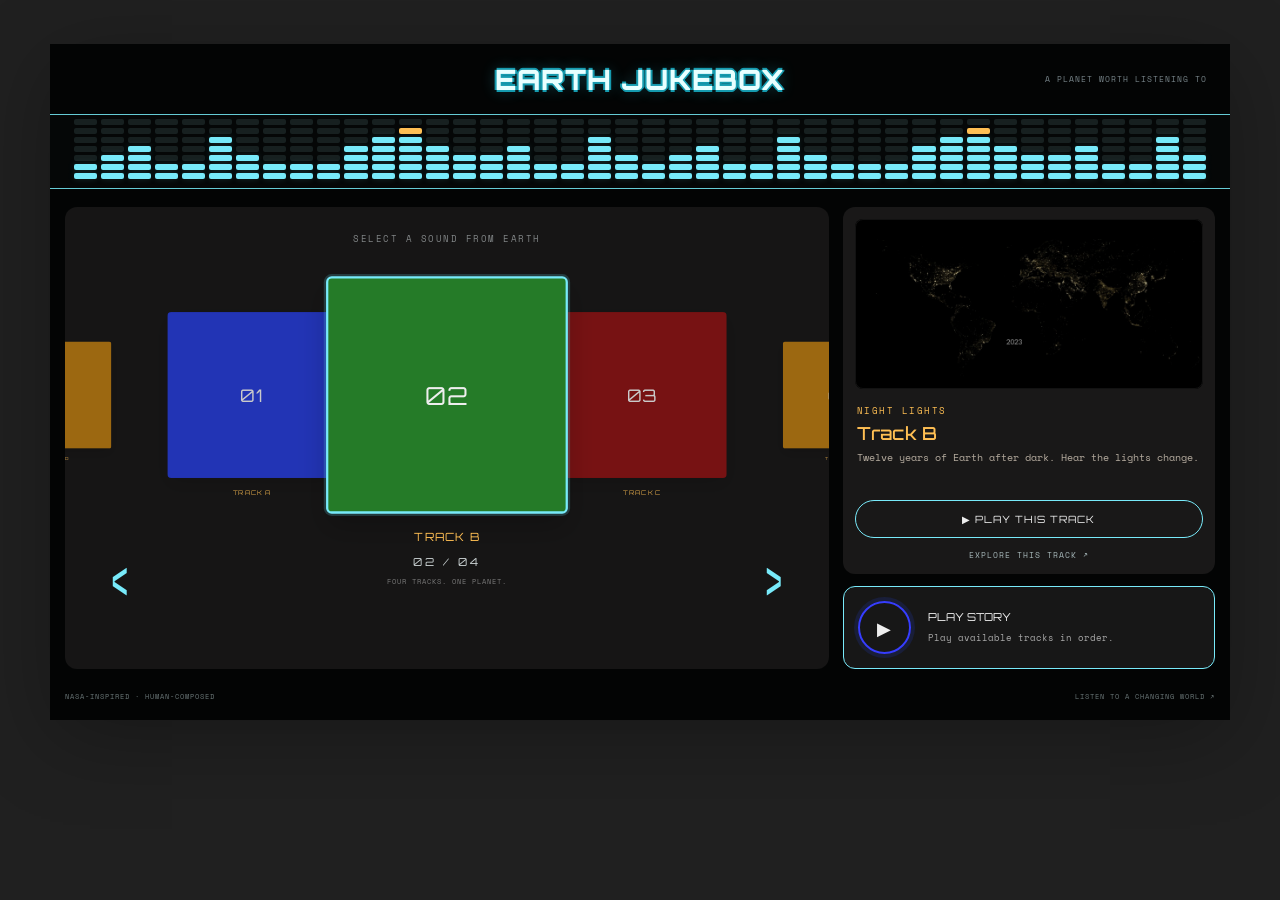
==== homepageUI/index.html @ dd4575ec "Add Earth Jukebox UI and night-lights music" ====
<!doctype html>
<html lang="en"><head><meta charset="utf-8"><meta name="viewport" content="width=device-width, initial-scale=1"><title>Earth Jukebox</title><link rel="stylesheet" href="styles.css"></head>
<body><main class="jukebox">
<header><a class="brand" href="#home">EARTH JUKEBOX</a><span class="header-note">A PLANET WORTH LISTENING TO</span></header>
<div class="equalizer" aria-hidden="true"></div>
<section id="home-view">
<div class="home-grid"><div class="carousel-panel"><span class="eyebrow">SELECT A SOUND FROM EARTH</span><div id="carousel" class="carousel"></div><div class="carousel-bottom"><button id="home-prev" class="arrow" aria-label="Previous track">‹</button><div><span id="selected-count"></span><p class="tiny">FOUR TRACKS. ONE PLANET.</p></div><button id="home-next" class="arrow" aria-label="Next track">›</button></div></div>
<aside class="home-aside"><div class="selection-panel"><div id="cover" class="cover"></div><div class="selection-copy"><div class="eyebrow" id="selected-type"></div><h1 id="selected-title"></h1><p id="selected-description"></p></div><button id="home-play" class="outline-button">▶ &nbsp; PLAY THIS TRACK</button><button id="open-track" class="text-button">EXPLORE THIS TRACK ↗</button></div><button id="story-play" class="story-button"><span class="round-play">▶</span><span>PLAY STORY<small>Play available tracks in order.</small></span></button></aside></div>
<footer><span>NASA-INSPIRED · HUMAN-COMPOSED</span><span>LISTEN TO A CHANGING WORLD ↗</span></footer>
</section>
<section id="track-view" hidden><div class="track-heading"><a href="#home">‹ Home</a><h1 id="track-title"></h1><span id="track-number"></span></div><div class="track-grid"><nav id="track-nav" aria-label="Tracks"></nav><div class="visual-column"><div class="visual-stage"><img id="night-image" src="assets/nightlights/2012.jpg" alt="NASA rendered global night lights in 2012"><canvas id="visual" aria-hidden="true"></canvas><div class="visual-top"><span id="visual-tag"></span><span class="signal"><i></i> EARTH SIGNAL</span></div><div class="visual-bottom"><span id="visual-caption"></span><span>01 — 04 / EARTH ARCHIVE</span></div></div><div class="player"><div class="transport"><button id="previous" aria-label="Previous track">⏮</button><button id="toggle" class="main-play" aria-label="Play">▶</button><button id="next" aria-label="Next track">⏭</button><span id="time">0:00 / 0:00</span><label class="volume">VOL <input id="volume" aria-label="Volume" type="range" min="0" max="1" step="0.01" value="0.8"></label></div><input id="seek" class="seek" aria-label="Playback position" type="range" min="0" max="100" value="0" step="0.1"><div class="player-footer"><span id="player-status" role="status"></span><span>IMAGE → NUMBER → NOTE</span></div></div></div><aside class="notes-column"><article><h2>WHAT YOU ARE HEARING</h2><p id="hearing"></p><div class="legend"><span><i></i> LOW</span><div></div><span>HIGH</span></div><small id="mapping"></small></article><article><h2>DESCRIBE THIS VISUAL</h2><p id="description"></p><a id="source" target="_blank" rel="noopener">VIEW NASA SOURCE ↗</a></article><div class="archive-note">EARTH JUKEBOX <span>VOL. 01</span></div></aside></div><footer><span>TURN OBSERVATIONS INTO SOMETHING YOU CAN FEEL.</span><span id="availability"></span></footer></section>
<audio id="audio" preload="metadata"></audio><div id="notice" class="notice" role="status" hidden></div>
</main><script src="tracks.js"></script><script src="app.js"></script></body></html>
---- homepageUI/styles.css ----
@import url('https://fonts.googleapis.com/css2?family=Orbitron:wght@400;500;600;700;800&family=Space+Mono:wght@400;700&display=swap');
:root{color-scheme:dark;--cyan:#78eafa;--amber:#ffbf53;--muted:#929797;--line:#444;--panel:#161515}*{box-sizing:border-box}body{margin:0;background:#202020;color:#eee;font-family:'Space Mono',monospace;font-size:13px;min-height:100vh;padding:44px 24px}button,a,input{-webkit-tap-highlight-color:transparent}button{font:inherit;cursor:pointer;color:inherit}button:focus-visible,a:focus-visible,input:focus-visible{outline:2px solid var(--amber);outline-offset:5px}button{border:0;background:none}a{color:inherit;text-decoration:none}[hidden]{display:none!important}.jukebox{max-width:1180px;margin:auto;background:#030404;padding:0 15px;box-shadow:0 18px 80px #0004}header{height:70px;display:flex;align-items:center;justify-content:center;position:relative}.brand{font-family:Orbitron,monospace;font-size:28px;letter-spacing:1px;font-weight:800;color:#e8ffff;text-shadow:2px 0 #159aae,-2px 0 #159aae,0 2px #159aae,0 -2px #159aae,0 0 15px #3fe3ff55}.header-note{position:absolute;right:8px;font-size:8px;color:#78858a;letter-spacing:1px;display:none}.equalizer{height:75px;border-top:1px solid #65cbd5;border-bottom:1px solid #65cbd5;display:flex;gap:4px;align-items:flex-end;padding:10px 24px 9px;margin:0 -15px;background:#050707;overflow:hidden}.eq-column{flex:1;height:100%;display:flex;flex-direction:column-reverse;gap:3px}.eq-block{height:6px;border-radius:2px;background:#172020;flex-shrink:0}.eq-block.lit{background:var(--cyan);box-shadow:0 0 7px #78eafa26}.eq-block.hot{background:var(--amber)}.home-grid{display:grid;grid-template-columns:2.05fr 1fr;gap:14px;padding-top:18px}.carousel-panel{border-radius:12px;background:var(--panel);min-height:455px;padding:25px 12px 12px;overflow:hidden}.eyebrow{font-size:9px;letter-spacing:1.5px;color:var(--amber)}.carousel-panel>.eyebrow{display:block;text-align:center;color:#818586}.carousel{position:relative;height:300px;display:flex;align-items:center;justify-content:center;perspective:1000px}.track-card{position:absolute;width:29%;max-width:230px;aspect-ratio:1.02;border-radius:5px;background:var(--card);transform:translateX(var(--x)) scale(var(--scale));z-index:var(--z);transition:transform .35s,filter .35s;filter:brightness(.85);box-shadow:0 8px 25px #0002;border:2px solid transparent}.track-card.active{filter:brightness(1);border-color:var(--cyan);box-shadow:0 0 0 2px #5bc7d438,0 12px 25px #0003}.track-card .number{font-family:Orbitron,monospace;font-size:22px;letter-spacing:2px}.track-card .card-label{position:absolute;top:calc(100% + 16px);left:-15px;right:-15px;color:var(--amber);font-family:Orbitron,monospace;font-size:10px;white-space:nowrap;letter-spacing:1px}.track-card:not(.active) .card-label{font-size:8px}.carousel-bottom{display:flex;align-items:center;justify-content:space-between;padding:0 20px}.arrow{font-size:58px;color:var(--cyan);line-height:1;padding:0 5px}.carousel-bottom>div{text-align:center;color:#c8d0d1;font-family:Orbitron,monospace;letter-spacing:3px;font-size:11px}.tiny{font-family:'Space Mono',monospace;font-size:7px;color:#777;letter-spacing:1px}.home-aside{display:flex;flex-direction:column;gap:12px}.selection-panel{padding:12px;border-radius:12px;background:#191818;flex:1}.cover{height:170px;border-radius:8px;position:relative;background:#5b5758;overflow:hidden;display:grid;place-items:center}.cover img{width:100%;height:100%;object-fit:cover}.cover .cover-icon{font:80px Orbitron;color:#ffffff50}.cover::after{content:'';position:absolute;inset:0;border:1px solid #ffffff12;border-radius:8px}.selection-copy{padding:15px 2px 12px}.selection-copy h1{font-family:Orbitron;font-size:18px;margin:5px 0;color:var(--amber);font-weight:500}.selection-copy p{font-size:10px;line-height:1.7;color:#b7ada0;margin:5px 0;min-height:34px}.outline-button{border:1px solid var(--cyan);border-radius:30px;width:100%;padding:12px 5px;font:10px Orbitron;letter-spacing:1px}.outline-button:hover{background:#78eafa15}.text-button{display:block;margin:10px auto 0;color:#a7b8ba;font-size:8px;letter-spacing:1px}.story-button{border:1px solid var(--cyan);border-radius:12px;background:#171717;display:flex;align-items:center;gap:17px;padding:14px;text-align:left;font:11px Orbitron}.story-button small{display:block;font:9px 'Space Mono';line-height:1.6;margin-top:7px;color:#aaa}.round-play{width:53px;height:53px;border-radius:50%;border:2px solid #363dff;box-shadow:0 0 0 4px #2546ff25;display:grid;place-items:center;font-size:18px;flex-shrink:0}footer{display:flex;justify-content:space-between;gap:12px;font-size:7px;letter-spacing:1px;color:#687475;padding:22px 0 18px}.track-heading{display:grid;grid-template-columns:180px 1fr auto;align-items:end;gap:12px;padding:15px 0 12px}.track-heading>a{color:#92999a;font:12px Orbitron}.track-heading h1{font:18px Orbitron;letter-spacing:1px;margin:0}.track-heading>span{color:#92999a;font:12px Orbitron}.track-grid{display:grid;grid-template-columns:180px minmax(0,1fr) 260px;gap:12px}#track-nav{display:flex;flex-direction:column;gap:10px}.nav-track{display:flex;gap:12px;align-items:center;text-align:left;border:1px solid #686868;border-radius:10px;min-height:84px;padding:12px;transition:background .2s}.nav-track.active{border-color:var(--cyan);background:#0d1c20}.nav-number{font:22px Orbitron;color:#adb4b6}.nav-track strong{font-size:11px;line-height:1.6;display:block}.nav-track small{font-size:8px;display:block;color:#8d999b;margin-top:5px}.visual-column{min-width:0;display:flex;flex-direction:column;gap:10px}.visual-stage{position:relative;min-height:330px;flex:1;background:#151414;border-radius:10px;overflow:hidden}.visual-stage img{position:absolute;width:100%;height:100%;object-fit:contain;opacity:.9}.visual-stage canvas{position:absolute;width:100%;height:100%;inset:0}.visual-top,.visual-bottom{position:absolute;left:16px;right:16px;display:flex;justify-content:space-between;gap:10px;font-size:7px;letter-spacing:1px;z-index:1}.visual-top{top:16px;color:#c8dfe2}.visual-bottom{bottom:15px;color:#86999d}.signal{white-space:nowrap}.signal i{display:inline-block;width:5px;height:5px;background:var(--cyan);border-radius:50%;margin-right:5px}.player{border:1px solid #545454;border-radius:10px;background:#080909;padding:16px}.transport{display:flex;align-items:center;gap:17px}.transport>button{font-size:17px;color:#bcc9cd;padding:3px}.transport .main-play{border:1px solid var(--cyan);border-radius:50%;width:36px;height:36px;color:var(--cyan);font-size:14px}.transport #time{font-size:9px;color:#b9bfc0;white-space:nowrap}.volume{display:flex;gap:8px;align-items:center;margin-left:auto;font-size:7px;color:#9badae}.volume input{width:65px;accent-color:var(--cyan)}.seek{width:100%;accent-color:var(--cyan);height:4px;margin:20px 0 12px;cursor:pointer}.player-footer{display:flex;justify-content:space-between;gap:10px;color:#697b80;font-size:7px;line-height:1.6}.player-footer>span:first-child{color:#a1bfc2}.notes-column{display:flex;flex-direction:column;gap:10px}.notes-column article{border:1px solid #606060;border-radius:10px;padding:14px;flex:1}.notes-column h2{font:10px Orbitron;line-height:1.6;margin:0 0 14px;color:#e1e2e2}.notes-column p{font-size:10px;line-height:1.85;color:#a8afb0;margin:0 0 14px}.notes-column small{font-size:8px;color:#a4a5a1;line-height:1.8;display:block}.notes-column a{font-size:8px;color:var(--cyan)}.legend{display:flex;align-items:center;gap:7px;font-size:7px;color:#a3b8bc;margin:18px 0}.legend>div{height:3px;background:linear-gradient(90deg,#283dd5,#78eafa,#ffbf53);flex:1}.archive-note{border:1px solid #545454;border-radius:8px;padding:15px 12px;font:8px Orbitron;color:#819598;display:flex;justify-content:space-between}.notice{position:fixed;bottom:25px;left:50%;transform:translateX(-50%);border:1px solid var(--cyan);background:#132326;padding:14px 22px;border-radius:10px;z-index:10;max-width:90vw;font-size:11px}.playing .signal i{box-shadow:0 0 12px var(--cyan)}@media(min-width:1100px){.header-note{display:block}}@media(max-width:950px){.track-grid{grid-template-columns:140px minmax(0,1fr)}.notes-column{grid-column:1/-1;display:grid;grid-template-columns:1fr 1fr}.archive-note{display:none}.track-heading{grid-template-columns:140px 1fr auto}.home-grid{grid-template-columns:1.6fr 1fr}.cover{height:145px}.transport{gap:10px}}@media(max-width:620px){body{padding:14px 10px}.jukebox{padding:0 10px}.brand{font-size:21px}header{height:60px}.equalizer{margin:0 -10px;height:60px;padding:8px 12px;gap:3px}.eq-block{height:4px}.home-grid{grid-template-columns:1fr}.carousel-panel{min-height:325px;padding-top:18px}.carousel{height:225px}.home-aside{display:grid;grid-template-columns:1fr}.cover{height:140px}.track-heading{grid-template-columns:70px 1fr auto;gap:8px}.track-heading h1{font-size:14px}.track-heading>span{font-size:10px}.track-heading>a{font-size:10px}.track-grid{grid-template-columns:1fr}#track-nav{display:grid;grid-template-columns:repeat(4,1fr);gap:5px}.nav-track{min-height:62px;gap:5px;padding:7px;flex-direction:column;align-items:start}.nav-number{font-size:13px}.nav-track strong{font-size:9px}.nav-track small{display:none}.visual-stage{min-height:280px}.notes-column{grid-template-columns:1fr}.transport{gap:13px}.volume input{width:45px}.player-footer>span:last-child{display:none}footer{font-size:6px;line-height:1.7}.carousel-bottom{padding:0 10px}.track-card .number{font-size:19px}}
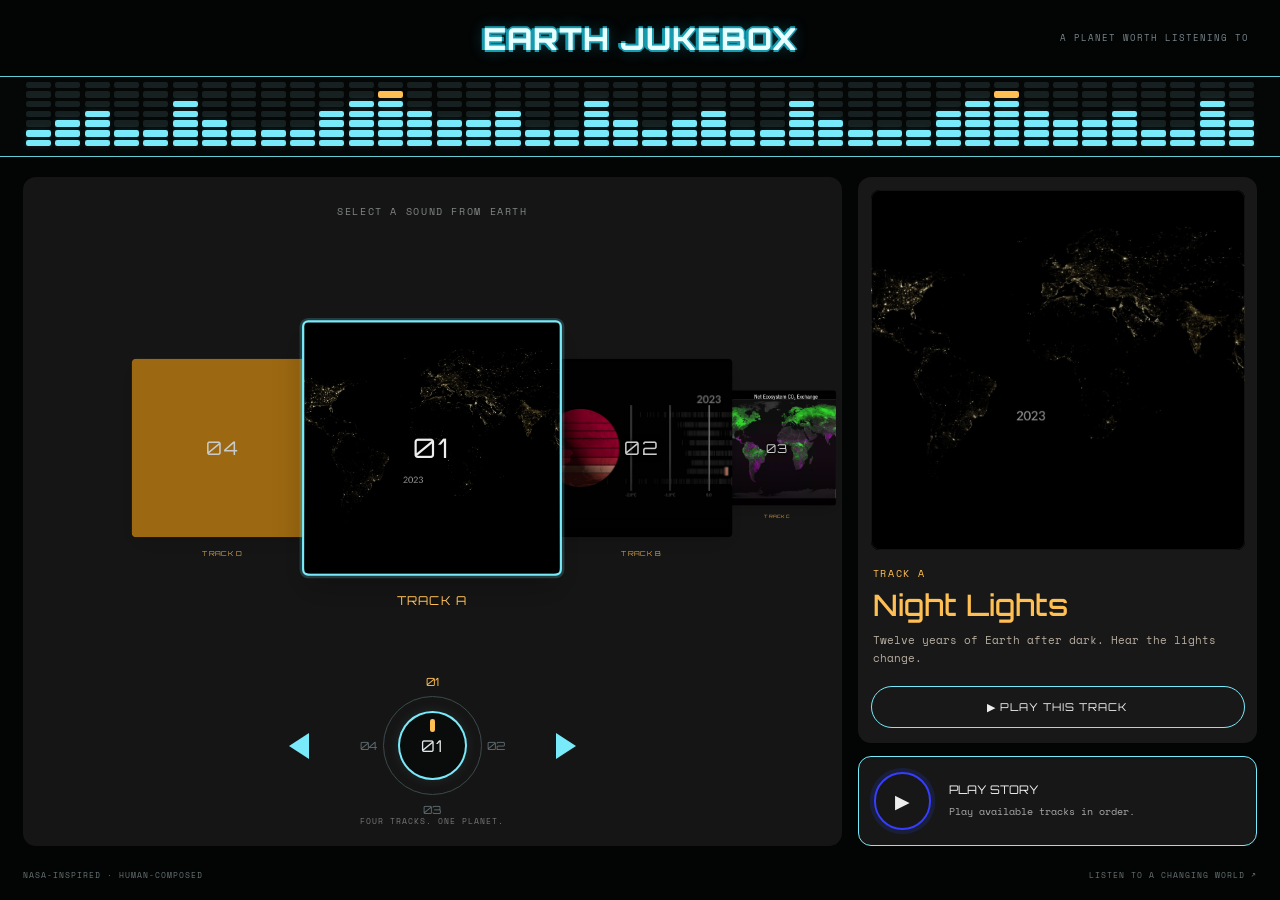
==== commit 64c13e49: "edited and cleaned up ui interface and inserted the audios, added narrator for story mode as well" ====
--- a/homepageUI/index.html
+++ b/homepageUI/index.html
@@ -4,10 +4,10 @@
 <header><a class="brand" href="#home">EARTH JUKEBOX</a><span class="header-note">A PLANET WORTH LISTENING TO</span></header>
 <div class="equalizer" aria-hidden="true"></div>
 <section id="home-view">
-<div class="home-grid"><div class="carousel-panel"><span class="eyebrow">SELECT A SOUND FROM EARTH</span><div id="carousel" class="carousel"></div><div class="carousel-bottom"><button id="home-prev" class="arrow" aria-label="Previous track">‹</button><div><span id="selected-count"></span><p class="tiny">FOUR TRACKS. ONE PLANET.</p></div><button id="home-next" class="arrow" aria-label="Next track">›</button></div></div>
-<aside class="home-aside"><div class="selection-panel"><div id="cover" class="cover"></div><div class="selection-copy"><div class="eyebrow" id="selected-type"></div><h1 id="selected-title"></h1><p id="selected-description"></p></div><button id="home-play" class="outline-button">▶ &nbsp; PLAY THIS TRACK</button><button id="open-track" class="text-button">EXPLORE THIS TRACK ↗</button></div><button id="story-play" class="story-button"><span class="round-play">▶</span><span>PLAY STORY<small>Play available tracks in order.</small></span></button></aside></div>
+<div class="home-grid"><div class="carousel-panel"><span class="eyebrow">SELECT A SOUND FROM EARTH</span><div id="carousel" class="carousel"></div><div class="carousel-bottom"><button id="home-prev" class="arrow" aria-label="Previous track">‹</button><div class="dial-wrap"><div class="dial" id="dial"><span class="knob" id="knob"><span id="selected-count"></span></span></div><p class="tiny">FOUR TRACKS. ONE PLANET.</p></div><button id="home-next" class="arrow" aria-label="Next track">›</button></div></div>
+<aside class="home-aside"><div class="selection-panel"><div id="cover" class="cover"></div><div class="selection-copy"><div class="eyebrow" id="selected-type"></div><h1 id="selected-title"></h1><p id="selected-description"></p></div><button id="home-play" class="outline-button">▶ &nbsp; PLAY THIS TRACK</button></div><button id="story-play" class="story-button"><span class="round-play">▶</span><span>PLAY STORY<small>Play available tracks in order.</small></span></button></aside></div>
 <footer><span>NASA-INSPIRED · HUMAN-COMPOSED</span><span>LISTEN TO A CHANGING WORLD ↗</span></footer>
 </section>
-<section id="track-view" hidden><div class="track-heading"><a href="#home">‹ Home</a><h1 id="track-title"></h1><span id="track-number"></span></div><div class="track-grid"><nav id="track-nav" aria-label="Tracks"></nav><div class="visual-column"><div class="visual-stage"><img id="night-image" src="assets/nightlights/2012.jpg" alt="NASA rendered global night lights in 2012"><canvas id="visual" aria-hidden="true"></canvas><div class="visual-top"><span id="visual-tag"></span><span class="signal"><i></i> EARTH SIGNAL</span></div><div class="visual-bottom"><span id="visual-caption"></span><span>01 — 04 / EARTH ARCHIVE</span></div></div><div class="player"><div class="transport"><button id="previous" aria-label="Previous track">⏮</button><button id="toggle" class="main-play" aria-label="Play">▶</button><button id="next" aria-label="Next track">⏭</button><span id="time">0:00 / 0:00</span><label class="volume">VOL <input id="volume" aria-label="Volume" type="range" min="0" max="1" step="0.01" value="0.8"></label></div><input id="seek" class="seek" aria-label="Playback position" type="range" min="0" max="100" value="0" step="0.1"><div class="player-footer"><span id="player-status" role="status"></span><span>IMAGE → NUMBER → NOTE</span></div></div></div><aside class="notes-column"><article><h2>WHAT YOU ARE HEARING</h2><p id="hearing"></p><div class="legend"><span><i></i> LOW</span><div></div><span>HIGH</span></div><small id="mapping"></small></article><article><h2>DESCRIBE THIS VISUAL</h2><p id="description"></p><a id="source" target="_blank" rel="noopener">VIEW NASA SOURCE ↗</a></article><div class="archive-note">EARTH JUKEBOX <span>VOL. 01</span></div></aside></div><footer><span>TURN OBSERVATIONS INTO SOMETHING YOU CAN FEEL.</span><span id="availability"></span></footer></section>
-<audio id="audio" preload="metadata"></audio><div id="notice" class="notice" role="status" hidden></div>
+<section id="track-view" hidden><div class="track-heading"><a href="#home">‹ Home</a><h1 id="track-title"></h1><span id="track-number"></span></div><div class="track-grid"><nav id="track-nav" aria-label="Tracks"></nav><div class="visual-column"><div class="visual-stage"><img id="night-image" src="assets/nightlights/2012.jpg" alt="NASA rendered global night lights in 2012"><video id="track-video" muted playsinline preload="auto" hidden></video><canvas id="visual" aria-hidden="true"></canvas><div class="visual-top"><span id="visual-tag"></span><span class="signal"><i></i> EARTH SIGNAL</span></div><div class="visual-bottom"><span id="visual-caption"></span><span>01 — 04 / EARTH ARCHIVE</span></div></div><div class="caption-bar" id="caption-bar" hidden><span class="caption-tag" id="caption-tag" hidden>NARRATOR</span><p id="caption" aria-live="polite"></p></div><div class="player"><div class="transport"><button id="previous" aria-label="Previous track">⏮</button><button id="toggle" class="main-play" aria-label="Play">▶</button><button id="next" aria-label="Next track">⏭</button><span id="time">0:00 / 0:00</span><label class="volume">VOL <input id="volume" aria-label="Volume" type="range" min="0" max="1" step="0.01" value="0.8"></label></div><input id="seek" class="seek" aria-label="Playback position" type="range" min="0" max="100" value="0" step="0.1"><div class="player-footer"><span id="player-status" role="status"></span><span>IMAGE → NUMBER → NOTE</span></div></div><div class="story-strip" id="story-strip" hidden><span class="caption-tag">STORY MODE</span><span id="story-step"></span><div class="story-progress"><i id="story-fill"></i></div><span id="story-time">0:00</span><span class="story-hint">Press Home to leave the story</span></div></div><aside class="notes-column"><article><div class="note-head"><h2>WHAT YOU ARE HEARING</h2><button class="narrate" data-part="hearing" aria-label="Listen to the narrator explain what you are hearing">▶ LISTEN</button></div><p id="hearing"></p><div class="legend"><span><i></i> LOW</span><div></div><span>HIGH</span></div><small id="mapping"></small></article><article><div class="note-head"><h2>DESCRIBE THIS VISUAL</h2><button class="narrate" data-part="visual" aria-label="Listen to the narrator describe the visual">▶ LISTEN</button></div><p id="description"></p><a id="source" target="_blank" rel="noopener">VIEW NASA SOURCE ↗</a></article><div class="archive-note">EARTH JUKEBOX <span>VOL. 01</span></div></aside></div><footer><span>TURN OBSERVATIONS INTO SOMETHING YOU CAN FEEL.</span><span id="availability"></span></footer></section>
+<audio id="audio" preload="metadata"></audio><audio id="narrator" preload="none"></audio><audio id="story-voice" preload="none"></audio><div id="notice" class="notice" role="status" hidden></div>
 </main><script src="tracks.js"></script><script src="app.js"></script></body></html>
--- a/homepageUI/styles.css
+++ b/homepageUI/styles.css
@@ -1,2 +1,2 @@
 @import url('https://fonts.googleapis.com/css2?family=Orbitron:wght@400;500;600;700;800&family=Space+Mono:wght@400;700&display=swap');
-:root{color-scheme:dark;--cyan:#78eafa;--amber:#ffbf53;--muted:#929797;--line:#444;--panel:#161515}*{box-sizing:border-box}body{margin:0;background:#202020;color:#eee;font-family:'Space Mono',monospace;font-size:13px;min-height:100vh;padding:44px 24px}button,a,input{-webkit-tap-highlight-color:transparent}button{font:inherit;cursor:pointer;color:inherit}button:focus-visible,a:focus-visible,input:focus-visible{outline:2px solid var(--amber);outline-offset:5px}button{border:0;background:none}a{color:inherit;text-decoration:none}[hidden]{display:none!important}.jukebox{max-width:1180px;margin:auto;background:#030404;padding:0 15px;box-shadow:0 18px 80px #0004}header{height:70px;display:flex;align-items:center;justify-content:center;position:relative}.brand{font-family:Orbitron,monospace;font-size:28px;letter-spacing:1px;font-weight:800;color:#e8ffff;text-shadow:2px 0 #159aae,-2px 0 #159aae,0 2px #159aae,0 -2px #159aae,0 0 15px #3fe3ff55}.header-note{position:absolute;right:8px;font-size:8px;color:#78858a;letter-spacing:1px;display:none}.equalizer{height:75px;border-top:1px solid #65cbd5;border-bottom:1px solid #65cbd5;display:flex;gap:4px;align-items:flex-end;padding:10px 24px 9px;margin:0 -15px;background:#050707;overflow:hidden}.eq-column{flex:1;height:100%;display:flex;flex-direction:column-reverse;gap:3px}.eq-block{height:6px;border-radius:2px;background:#172020;flex-shrink:0}.eq-block.lit{background:var(--cyan);box-shadow:0 0 7px #78eafa26}.eq-block.hot{background:var(--amber)}.home-grid{display:grid;grid-template-columns:2.05fr 1fr;gap:14px;padding-top:18px}.carousel-panel{border-radius:12px;background:var(--panel);min-height:455px;padding:25px 12px 12px;overflow:hidden}.eyebrow{font-size:9px;letter-spacing:1.5px;color:var(--amber)}.carousel-panel>.eyebrow{display:block;text-align:center;color:#818586}.carousel{position:relative;height:300px;display:flex;align-items:center;justify-content:center;perspective:1000px}.track-card{position:absolute;width:29%;max-width:230px;aspect-ratio:1.02;border-radius:5px;background:var(--card);transform:translateX(var(--x)) scale(var(--scale));z-index:var(--z);transition:transform .35s,filter .35s;filter:brightness(.85);box-shadow:0 8px 25px #0002;border:2px solid transparent}.track-card.active{filter:brightness(1);border-color:var(--cyan);box-shadow:0 0 0 2px #5bc7d438,0 12px 25px #0003}.track-card .number{font-family:Orbitron,monospace;font-size:22px;letter-spacing:2px}.track-card .card-label{position:absolute;top:calc(100% + 16px);left:-15px;right:-15px;color:var(--amber);font-family:Orbitron,monospace;font-size:10px;white-space:nowrap;letter-spacing:1px}.track-card:not(.active) .card-label{font-size:8px}.carousel-bottom{display:flex;align-items:center;justify-content:space-between;padding:0 20px}.arrow{font-size:58px;color:var(--cyan);line-height:1;padding:0 5px}.carousel-bottom>div{text-align:center;color:#c8d0d1;font-family:Orbitron,monospace;letter-spacing:3px;font-size:11px}.tiny{font-family:'Space Mono',monospace;font-size:7px;color:#777;letter-spacing:1px}.home-aside{display:flex;flex-direction:column;gap:12px}.selection-panel{padding:12px;border-radius:12px;background:#191818;flex:1}.cover{height:170px;border-radius:8px;position:relative;background:#5b5758;overflow:hidden;display:grid;place-items:center}.cover img{width:100%;height:100%;object-fit:cover}.cover .cover-icon{font:80px Orbitron;color:#ffffff50}.cover::after{content:'';position:absolute;inset:0;border:1px solid #ffffff12;border-radius:8px}.selection-copy{padding:15px 2px 12px}.selection-copy h1{font-family:Orbitron;font-size:18px;margin:5px 0;color:var(--amber);font-weight:500}.selection-copy p{font-size:10px;line-height:1.7;color:#b7ada0;margin:5px 0;min-height:34px}.outline-button{border:1px solid var(--cyan);border-radius:30px;width:100%;padding:12px 5px;font:10px Orbitron;letter-spacing:1px}.outline-button:hover{background:#78eafa15}.text-button{display:block;margin:10px auto 0;color:#a7b8ba;font-size:8px;letter-spacing:1px}.story-button{border:1px solid var(--cyan);border-radius:12px;background:#171717;display:flex;align-items:center;gap:17px;padding:14px;text-align:left;font:11px Orbitron}.story-button small{display:block;font:9px 'Space Mono';line-height:1.6;margin-top:7px;color:#aaa}.round-play{width:53px;height:53px;border-radius:50%;border:2px solid #363dff;box-shadow:0 0 0 4px #2546ff25;display:grid;place-items:center;font-size:18px;flex-shrink:0}footer{display:flex;justify-content:space-between;gap:12px;font-size:7px;letter-spacing:1px;color:#687475;padding:22px 0 18px}.track-heading{display:grid;grid-template-columns:180px 1fr auto;align-items:end;gap:12px;padding:15px 0 12px}.track-heading>a{color:#92999a;font:12px Orbitron}.track-heading h1{font:18px Orbitron;letter-spacing:1px;margin:0}.track-heading>span{color:#92999a;font:12px Orbitron}.track-grid{display:grid;grid-template-columns:180px minmax(0,1fr) 260px;gap:12px}#track-nav{display:flex;flex-direction:column;gap:10px}.nav-track{display:flex;gap:12px;align-items:center;text-align:left;border:1px solid #686868;border-radius:10px;min-height:84px;padding:12px;transition:background .2s}.nav-track.active{border-color:var(--cyan);background:#0d1c20}.nav-number{font:22px Orbitron;color:#adb4b6}.nav-track strong{font-size:11px;line-height:1.6;display:block}.nav-track small{font-size:8px;display:block;color:#8d999b;margin-top:5px}.visual-column{min-width:0;display:flex;flex-direction:column;gap:10px}.visual-stage{position:relative;min-height:330px;flex:1;background:#151414;border-radius:10px;overflow:hidden}.visual-stage img{position:absolute;width:100%;height:100%;object-fit:contain;opacity:.9}.visual-stage canvas{position:absolute;width:100%;height:100%;inset:0}.visual-top,.visual-bottom{position:absolute;left:16px;right:16px;display:flex;justify-content:space-between;gap:10px;font-size:7px;letter-spacing:1px;z-index:1}.visual-top{top:16px;color:#c8dfe2}.visual-bottom{bottom:15px;color:#86999d}.signal{white-space:nowrap}.signal i{display:inline-block;width:5px;height:5px;background:var(--cyan);border-radius:50%;margin-right:5px}.player{border:1px solid #545454;border-radius:10px;background:#080909;padding:16px}.transport{display:flex;align-items:center;gap:17px}.transport>button{font-size:17px;color:#bcc9cd;padding:3px}.transport .main-play{border:1px solid var(--cyan);border-radius:50%;width:36px;height:36px;color:var(--cyan);font-size:14px}.transport #time{font-size:9px;color:#b9bfc0;white-space:nowrap}.volume{display:flex;gap:8px;align-items:center;margin-left:auto;font-size:7px;color:#9badae}.volume input{width:65px;accent-color:var(--cyan)}.seek{width:100%;accent-color:var(--cyan);height:4px;margin:20px 0 12px;cursor:pointer}.player-footer{display:flex;justify-content:space-between;gap:10px;color:#697b80;font-size:7px;line-height:1.6}.player-footer>span:first-child{color:#a1bfc2}.notes-column{display:flex;flex-direction:column;gap:10px}.notes-column article{border:1px solid #606060;border-radius:10px;padding:14px;flex:1}.notes-column h2{font:10px Orbitron;line-height:1.6;margin:0 0 14px;color:#e1e2e2}.notes-column p{font-size:10px;line-height:1.85;color:#a8afb0;margin:0 0 14px}.notes-column small{font-size:8px;color:#a4a5a1;line-height:1.8;display:block}.notes-column a{font-size:8px;color:var(--cyan)}.legend{display:flex;align-items:center;gap:7px;font-size:7px;color:#a3b8bc;margin:18px 0}.legend>div{height:3px;background:linear-gradient(90deg,#283dd5,#78eafa,#ffbf53);flex:1}.archive-note{border:1px solid #545454;border-radius:8px;padding:15px 12px;font:8px Orbitron;color:#819598;display:flex;justify-content:space-between}.notice{position:fixed;bottom:25px;left:50%;transform:translateX(-50%);border:1px solid var(--cyan);background:#132326;padding:14px 22px;border-radius:10px;z-index:10;max-width:90vw;font-size:11px}.playing .signal i{box-shadow:0 0 12px var(--cyan)}@media(min-width:1100px){.header-note{display:block}}@media(max-width:950px){.track-grid{grid-template-columns:140px minmax(0,1fr)}.notes-column{grid-column:1/-1;display:grid;grid-template-columns:1fr 1fr}.archive-note{display:none}.track-heading{grid-template-columns:140px 1fr auto}.home-grid{grid-template-columns:1.6fr 1fr}.cover{height:145px}.transport{gap:10px}}@media(max-width:620px){body{padding:14px 10px}.jukebox{padding:0 10px}.brand{font-size:21px}header{height:60px}.equalizer{margin:0 -10px;height:60px;padding:8px 12px;gap:3px}.eq-block{height:4px}.home-grid{grid-template-columns:1fr}.carousel-panel{min-height:325px;padding-top:18px}.carousel{height:225px}.home-aside{display:grid;grid-template-columns:1fr}.cover{height:140px}.track-heading{grid-template-columns:70px 1fr auto;gap:8px}.track-heading h1{font-size:14px}.track-heading>span{font-size:10px}.track-heading>a{font-size:10px}.track-grid{grid-template-columns:1fr}#track-nav{display:grid;grid-template-columns:repeat(4,1fr);gap:5px}.nav-track{min-height:62px;gap:5px;padding:7px;flex-direction:column;align-items:start}.nav-number{font-size:13px}.nav-track strong{font-size:9px}.nav-track small{display:none}.visual-stage{min-height:280px}.notes-column{grid-template-columns:1fr}.transport{gap:13px}.volume input{width:45px}.player-footer>span:last-child{display:none}footer{font-size:6px;line-height:1.7}.carousel-bottom{padding:0 10px}.track-card .number{font-size:19px}}
+:root{color-scheme:dark;--cyan:#78eafa;--amber:#ffbf53;--muted:#929797;--line:#444;--panel:#161515}*{box-sizing:border-box}html{font-size:max(11px,min(1.1vw,1.625vh))}body{margin:0;background:#030404;color:#eee;font-family:'Space Mono',monospace;font-size:1rem;min-height:100vh}button,a,input{-webkit-tap-highlight-color:transparent}button{font:inherit;cursor:pointer;color:inherit}button:focus-visible,a:focus-visible,input:focus-visible{outline:0.1538rem solid var(--amber);outline-offset:0.3846rem}button{border:0;background:none}a{color:inherit;text-decoration:none}[hidden]{display:none!important}.jukebox{min-height:100vh;display:flex;flex-direction:column;background:#030404;padding:0 1.6rem}header{height:5.3846rem;display:flex;align-items:center;justify-content:center;position:relative}.brand{font-family:Orbitron,monospace;font-size:2.1538rem;letter-spacing:1px;font-weight:800;color:#e8ffff;text-shadow:0.1538rem 0 #159aae,-0.1538rem 0 #159aae,0 0.1538rem #159aae,0 -0.1538rem #159aae,0 0 1.1538rem #3fe3ff55}.header-note{position:absolute;right:0.6154rem;font-size:0.6154rem;color:#78858a;letter-spacing:1px;display:none}.equalizer{height:5.7692rem;border-top:1px solid #65cbd5;border-bottom:1px solid #65cbd5;display:flex;gap:0.3077rem;align-items:flex-end;padding:0.7692rem 1.8462rem 0.6923rem;margin:0 -1.6rem;background:#050707;overflow:hidden}.eq-column{flex:1;height:100%;display:flex;flex-direction:column-reverse;gap:0.2308rem}.eq-block{height:0.4615rem;border-radius:0.1538rem;background:#172020;flex-shrink:0}.eq-block.lit{background:var(--cyan);box-shadow:0 0 0.5385rem #78eafa26}.eq-block.hot{background:var(--amber)}.home-grid{display:grid;grid-template-columns:2.05fr 1fr;gap:1.0769rem;padding-top:1.3846rem}.carousel-panel{border-radius:0.9231rem;background:var(--panel);min-height:35rem;padding:1.9231rem 0.9231rem 0.9231rem;overflow:hidden}.eyebrow{font-size:0.6923rem;letter-spacing:0.1154rem;color:var(--amber)}.carousel-panel>.eyebrow{display:block;text-align:center;color:#818586}.carousel{position:relative;height:23.0769rem;display:flex;align-items:center;justify-content:center;perspective:76.9231rem}.track-card{position:absolute;width:29%;max-width:17.6923rem;aspect-ratio:1.02;border-radius:0.3846rem;background:var(--card);transform:translateX(var(--x)) scale(var(--scale));z-index:var(--z);transition:transform .55s cubic-bezier(.22,.8,.24,1),filter .55s,opacity .45s,border-color .35s,box-shadow .35s;filter:brightness(.85);box-shadow:0 0.6154rem 1.9231rem #0002;border:0.1538rem solid transparent}.track-card.has-cover{background:#000 var(--cover) var(--cover-pos)/cover no-repeat}.track-card.has-cover .number{text-shadow:0 0 0.6rem #000,0 0 0.2rem #000}.track-card.has-cover::before{content:'';position:absolute;inset:0;border-radius:inherit;background:linear-gradient(transparent 55%,#000a);pointer-events:none}.track-card.active{filter:brightness(1);border-color:var(--cyan);box-shadow:0 0 0 0.1538rem #5bc7d438,0 0.9231rem 1.9231rem #0003}.track-card .number{font-family:Orbitron,monospace;font-size:1.6923rem;letter-spacing:0.1538rem}.track-card .card-label{position:absolute;top:calc(100% + 1.2308rem);left:-1.1538rem;right:-1.1538rem;color:var(--amber);font-family:Orbitron,monospace;font-size:0.7692rem;white-space:nowrap;letter-spacing:1px}.track-card:not(.active) .card-label{font-size:0.6154rem}.carousel-bottom{display:flex;align-items:center;justify-content:center;gap:2.6rem;padding:0 1.5385rem 0.4rem}.arrow{font-size:0;width:3.6rem;height:3.6rem;padding:0;display:grid;place-items:center;flex-shrink:0}.arrow::before{content:'';border-top:0.95rem solid transparent;border-bottom:0.95rem solid transparent;border-right:1.45rem solid var(--cyan);transition:transform .2s,filter .2s}#home-next::before{border-right:0;border-left:1.45rem solid var(--cyan)}.arrow:hover::before{transform:scale(1.2);filter:drop-shadow(0 0 0.4rem #78eafa88)}.dial-wrap .tiny{margin:1.5rem 0 0}.dial{width:7rem;height:7rem;border-radius:50%;border:1.5px solid #3a4a4c;position:relative;display:grid;place-items:center;margin:1.4rem auto 0}.knob{width:4.6rem;height:4.6rem;border-radius:50%;background:#0a0c0c;box-shadow:0 0 0 2px var(--cyan),0 0 1rem #78eafa22;display:grid;place-items:center;position:relative;transition:transform .55s cubic-bezier(.3,1.4,.5,1)}.knob::before{content:'';position:absolute;top:0.4rem;left:calc(50% - 0.16rem);width:0.32rem;height:0.95rem;border-radius:0.16rem;background:var(--amber)}#selected-count{display:inline-block;letter-spacing:0.08rem;font-size:1.15rem;color:#e1e8e9;transition:transform .55s cubic-bezier(.3,1.4,.5,1)}.dial-mark{position:absolute;transform:translate(-50%,-50%);font:0.8rem Orbitron,monospace;letter-spacing:0;color:#5d6d70;padding:0.15rem;transition:color .3s}.dial-mark:hover{color:var(--cyan)}.dial-mark.on{color:var(--amber)}.carousel-bottom>div{text-align:center;color:#c8d0d1;font-family:Orbitron,monospace;letter-spacing:0.2308rem;font-size:0.8462rem}.tiny{font-family:'Space Mono',monospace;font-size:0.5385rem;color:#777;letter-spacing:1px}.home-aside{display:flex;flex-direction:column;gap:0.9231rem}.selection-panel{padding:0.9231rem;border-radius:0.9231rem;background:#191818;flex:1}.cover{height:13.0769rem;border-radius:0.6154rem;position:relative;background:#5b5758;overflow:hidden;display:grid;place-items:center}.cover img,.cover video{width:100%;height:100%;object-fit:cover}.cover .cover-icon{font:6.1538rem Orbitron;color:#ffffff50}.cover::after{content:'';position:absolute;inset:0;border:1px solid #ffffff12;border-radius:0.6154rem}.selection-copy{padding:1.1538rem 0.1538rem 0.9231rem}.selection-copy h1{font-family:Orbitron;font-size:2.1rem;line-height:1.2;margin:0.45rem 0 0.6rem;color:var(--amber);font-weight:500}.selection-copy p{font-size:0.7692rem;line-height:1.7;color:#b7ada0;margin:0.3846rem 0;min-height:2.6154rem}.outline-button{border:1px solid var(--cyan);border-radius:2.3077rem;width:100%;padding:0.9231rem 0.3846rem;font:0.7692rem Orbitron;letter-spacing:1px}.outline-button:hover{background:#78eafa15}.text-button{display:block;margin:0.7692rem auto 0;color:#a7b8ba;font-size:0.6154rem;letter-spacing:1px}.story-button{border:1px solid var(--cyan);border-radius:0.9231rem;background:#171717;display:flex;align-items:center;gap:1.3077rem;padding:1.0769rem;text-align:left;font:0.8462rem Orbitron}.story-button small{display:block;font:0.6923rem 'Space Mono';line-height:1.6;margin-top:0.5385rem;color:#aaa}.round-play{width:4.0769rem;height:4.0769rem;border-radius:50%;border:0.1538rem solid #363dff;box-shadow:0 0 0 0.3077rem #2546ff25;display:grid;place-items:center;font-size:1.3846rem;flex-shrink:0}footer{display:flex;justify-content:space-between;gap:0.9231rem;font-size:0.5385rem;letter-spacing:1px;color:#687475;padding:1.6923rem 0 1.3846rem}.track-heading{display:grid;grid-template-columns:13.8462rem 1fr auto;align-items:end;gap:0.9231rem;padding:1.1538rem 0 0.9231rem}.track-heading>a{color:#92999a;font:0.9231rem Orbitron}.track-heading h1{font:1.3846rem Orbitron;letter-spacing:1px;margin:0}.track-heading>span{color:#92999a;font:0.9231rem Orbitron}.track-grid{display:grid;grid-template-columns:13.8462rem minmax(0,1fr) 20rem;gap:0.9231rem}#track-nav{display:flex;flex-direction:column;gap:0.7692rem}.nav-track{display:flex;gap:0.9231rem;align-items:center;text-align:left;border:1px solid #686868;border-radius:0.7692rem;min-height:6.4615rem;padding:0.9231rem;transition:background .2s}.nav-track.active{border-color:var(--cyan);background:#0d1c20}.nav-number{font:1.6923rem Orbitron;color:#adb4b6}.nav-track strong{font-size:0.8462rem;line-height:1.6;display:block}.nav-track small{font-size:0.6154rem;display:block;color:#8d999b;margin-top:0.3846rem}.visual-column{min-width:0;display:flex;flex-direction:column;gap:0.7692rem}.visual-stage{position:relative;min-height:25.3846rem;flex:1;background:#000;border-radius:0.7692rem;overflow:hidden}.visual-stage img,.visual-stage video{position:absolute;width:100%;height:100%;object-fit:contain;opacity:.9}.visual-stage canvas{position:absolute;width:100%;height:100%;inset:0}.visual-top,.visual-bottom{position:absolute;left:1.2308rem;right:1.2308rem;display:flex;justify-content:space-between;gap:0.7692rem;font-size:0.5385rem;letter-spacing:1px;z-index:1}.visual-top{top:1.2308rem;color:#c8dfe2}.visual-bottom{bottom:1.1538rem;color:#86999d}.signal{white-space:nowrap}.signal i{display:inline-block;width:0.3846rem;height:0.3846rem;background:var(--cyan);border-radius:50%;margin-right:0.3846rem}.player{border:1px solid #545454;border-radius:0.7692rem;background:#080909;padding:1.2308rem}.transport{display:flex;align-items:center;gap:1.3077rem}.transport>button{font-size:1.3077rem;color:#bcc9cd;padding:0.2308rem}.transport .main-play{border:1px solid var(--cyan);border-radius:50%;width:2.7692rem;height:2.7692rem;color:var(--cyan);font-size:1.0769rem}.transport #time{font-size:0.6923rem;color:#b9bfc0;white-space:nowrap}.volume{display:flex;gap:0.6154rem;align-items:center;margin-left:auto;font-size:0.5385rem;color:#9badae}.volume input{width:5rem;accent-color:var(--cyan)}.seek{width:100%;accent-color:var(--cyan);height:0.3077rem;margin:1.5385rem 0 0.9231rem;cursor:pointer}.player-footer{display:flex;justify-content:space-between;gap:0.7692rem;color:#697b80;font-size:0.5385rem;line-height:1.6}.player-footer>span:first-child{color:#a1bfc2}.notes-column{display:flex;flex-direction:column;gap:0.7692rem}.notes-column article{border:1px solid #606060;border-radius:0.7692rem;padding:1.0769rem;flex:1}.notes-column h2{font:0.7692rem Orbitron;line-height:1.6;margin:0 0 1.0769rem;color:#e1e2e2}.note-head{display:flex;justify-content:space-between;align-items:center;gap:0.6rem;margin-bottom:1.0769rem}.note-head h2{margin:0}.narrate{border:1px solid var(--cyan);border-radius:2rem;padding:0.32rem 0.75rem;font:0.62rem Orbitron,monospace;letter-spacing:0.08rem;color:var(--cyan);white-space:nowrap;flex-shrink:0;transition:background .2s,color .2s}.narrate:hover{background:#78eafa18}.narrate.speaking{background:var(--cyan);color:#061214;animation:narrate-pulse 1.6s ease-in-out infinite}@keyframes narrate-pulse{50%{box-shadow:0 0 0 0.35rem #78eafa22}}.notes-column p{font-size:0.7692rem;line-height:1.85;color:#a8afb0;margin:0 0 1.0769rem}.notes-column small{font-size:0.6154rem;color:#a4a5a1;line-height:1.8;display:block}.notes-column a{font-size:0.6154rem;color:var(--cyan)}.legend{display:flex;align-items:center;gap:0.5385rem;font-size:0.5385rem;color:#a3b8bc;margin:1.3846rem 0}.legend>div{height:0.2308rem;background:linear-gradient(90deg,#283dd5,#78eafa,#ffbf53);flex:1}.archive-note{border:1px solid #545454;border-radius:0.6154rem;padding:1.1538rem 0.9231rem;font:0.6154rem Orbitron;color:#819598;display:flex;justify-content:space-between}.notice{position:fixed;bottom:1.9231rem;left:50%;transform:translateX(-50%);border:1px solid var(--cyan);background:#132326;padding:1.0769rem 1.6923rem;border-radius:0.7692rem;z-index:10;max-width:90vw;font-size:0.8462rem}.playing .signal i{box-shadow:0 0 0.9231rem var(--cyan)}#home-view,#track-view{flex:1;display:flex;flex-direction:column}.home-grid,.track-grid{flex:1}.carousel-panel{display:flex;flex-direction:column}.carousel{flex:1;min-height:23rem}.selection-panel{display:flex;flex-direction:column}.cover{flex:1;min-height:13rem;max-height:40vh}.caption-bar{display:flex;align-items:center;gap:1rem;min-height:3.8rem;padding:0.7rem 1.2rem;border:1px solid #3c4546;border-radius:0.7692rem;background:#080909}.caption-bar.speaking{border-color:var(--amber)}.story-strip{display:flex;align-items:center;gap:1rem;border:1px solid #545454;border-radius:0.7692rem;background:#080909;padding:1rem 1.2rem;font-size:0.75rem;color:#b9bfc0}.story-progress{flex:1;height:0.3rem;border-radius:1rem;background:#1d2627;overflow:hidden}.story-progress i{display:block;height:100%;width:0;background:var(--amber)}.story-hint{color:#697b80;font-size:0.62rem;letter-spacing:0.05rem}.story-mode .player{display:none}.story-mode .narrate{display:none}.story-mode #track-nav{pointer-events:none;opacity:.45}.story-mode .track-heading>a{color:var(--amber)}@media(min-width:951px){.visual-stage{min-height:14rem}.jukebox{height:100vh}#home-view,#track-view{min-height:0}.track-grid{min-height:0;grid-template-rows:minmax(0,1fr)}.notes-column,.visual-column,#track-nav{min-height:0}.notes-column article{overflow:auto;min-height:0;scrollbar-width:thin}.nav-track{min-height:0;flex:1}}@media(min-width:1100px){.header-note{display:block}}@media(max-width:950px){.track-grid{grid-template-columns:10.7692rem minmax(0,1fr)}.notes-column{grid-column:1/-1;display:grid;grid-template-columns:1fr 1fr}.archive-note{display:none}.track-heading{grid-template-columns:10.7692rem 1fr auto}.home-grid{grid-template-columns:1.6fr 1fr}.cover{height:11.1538rem}.transport{gap:0.7692rem}}@media(max-width:620px){body{padding:1.0769rem 0.7692rem}.jukebox{padding:0 0.7692rem}.brand{font-size:1.6154rem}header{height:4.6154rem}.equalizer{margin:0 -0.7692rem;height:4.6154rem;padding:0.6154rem 0.9231rem;gap:0.2308rem}.eq-block{height:0.3077rem}.home-grid{grid-template-columns:1fr}.carousel-panel{min-height:25rem;padding-top:1.3846rem}.carousel{height:17.3077rem}.home-aside{display:grid;grid-template-columns:1fr}.cover{height:10.7692rem}.track-heading{grid-template-columns:5.3846rem 1fr auto;gap:0.6154rem}.track-heading h1{font-size:1.0769rem}.track-heading>span{font-size:0.7692rem}.track-heading>a{font-size:0.7692rem}.track-grid{grid-template-columns:1fr}#track-nav{display:grid;grid-template-columns:repeat(4,1fr);gap:0.3846rem}.nav-track{min-height:4.7692rem;gap:0.3846rem;padding:0.5385rem;flex-direction:column;align-items:start}.nav-number{font-size:1rem}.nav-track strong{font-size:0.6923rem}.nav-track small{display:none}.visual-stage{min-height:21.5385rem}.caption-tag{font:0.62rem Orbitron,monospace;letter-spacing:0.12rem;color:var(--amber);border:1px solid var(--amber);border-radius:2rem;padding:0.25rem 0.6rem;white-space:nowrap}#caption{margin:0;font-size:1rem;line-height:1.5;color:#6f7f82}#caption .said{color:#f2f6f6}#caption.idle{font-size:0.85rem;color:#8d999b}.notes-column{grid-template-columns:1fr}.transport{gap:1rem}.volume input{width:3.4615rem}.player-footer>span:last-child{display:none}footer{font-size:0.4615rem;line-height:1.7}.carousel-bottom{padding:0 0.7692rem}.track-card .number{font-size:1.4615rem}}
